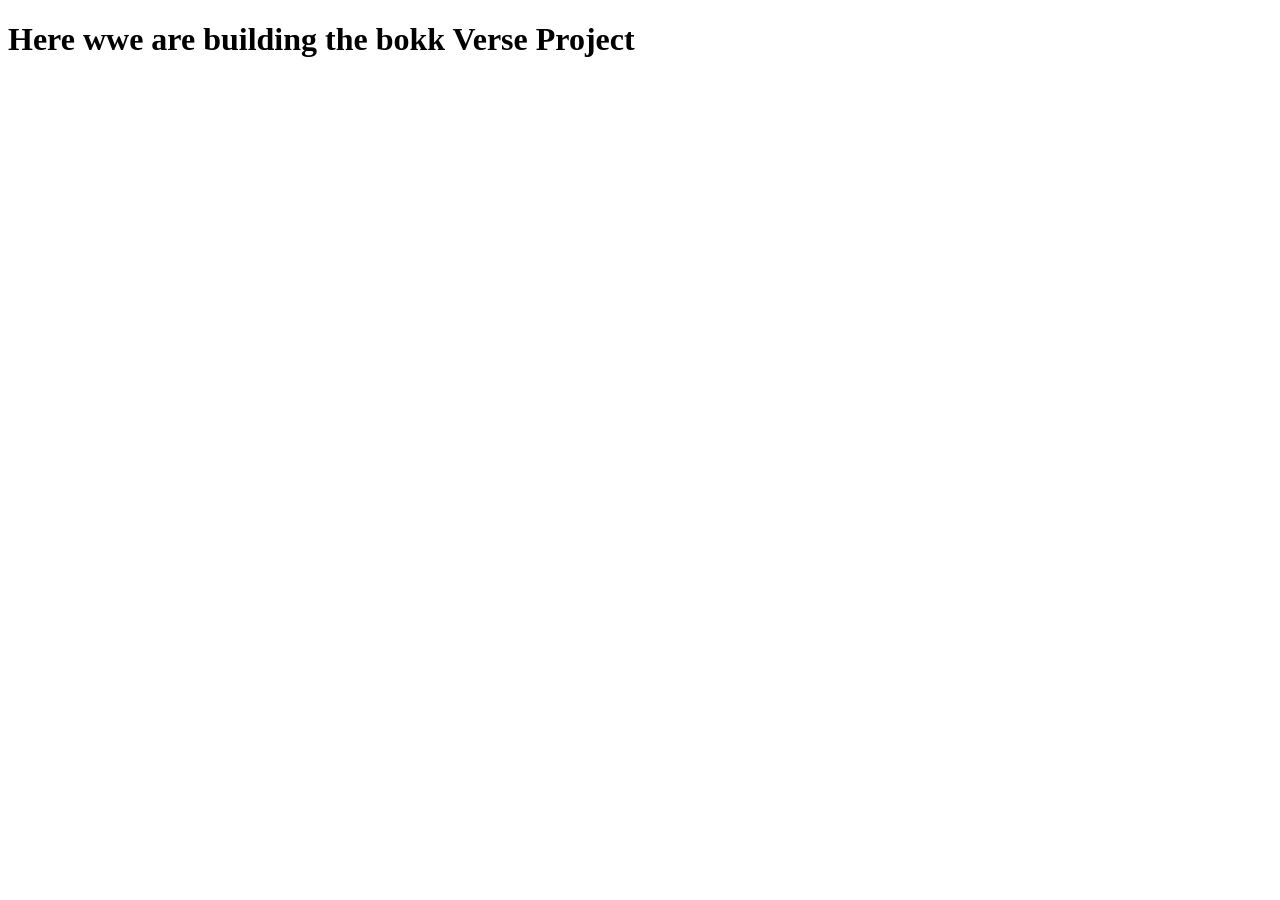
==== index.html @ f43ec106 "Starting with Book Verse project" ====
<!doctype html>
<html lang="en">
  <head>
    <meta charset="UTF-8" />
    <meta name="viewport" content="width=device-width, initial-scale=1.0" />
    <title>BookVerse</title>
  </head>
  <body>
    <h1>Here wwe are building the bokk Verse Project</h1>
  </body>
</html>
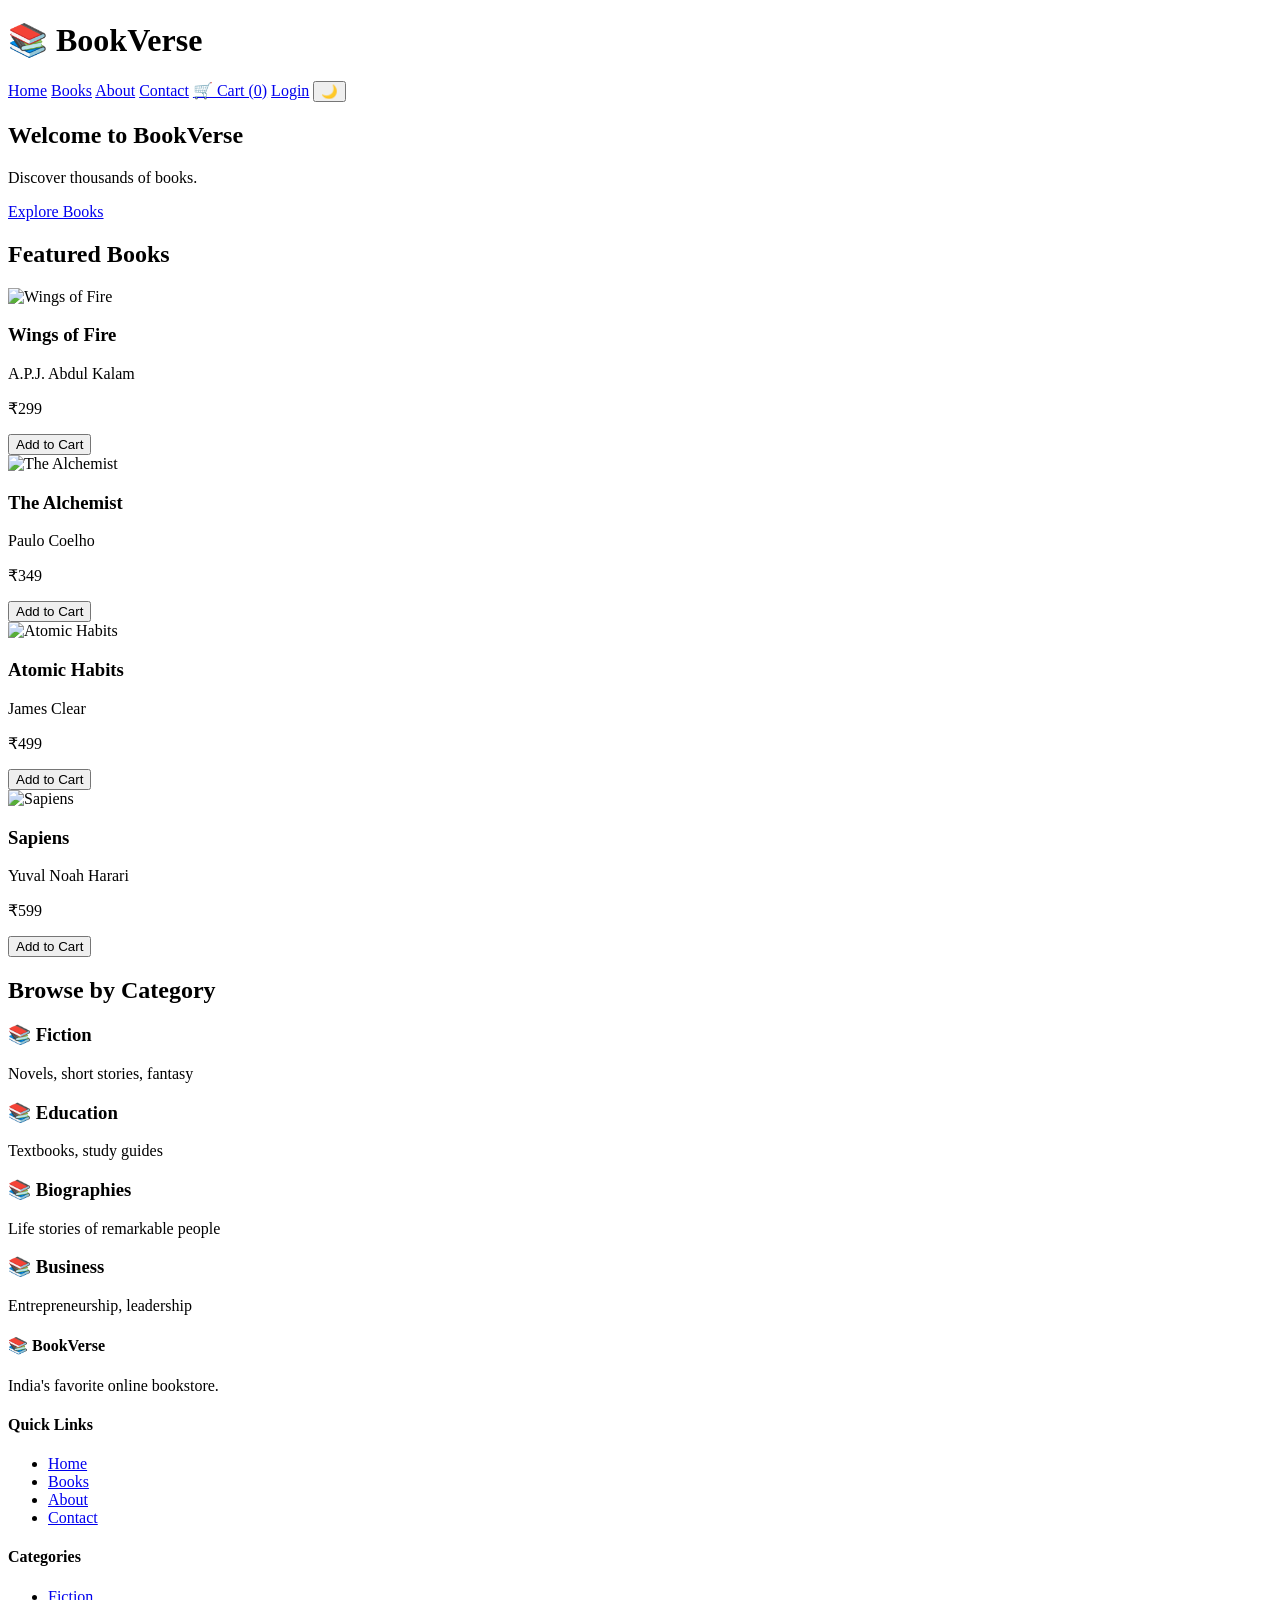
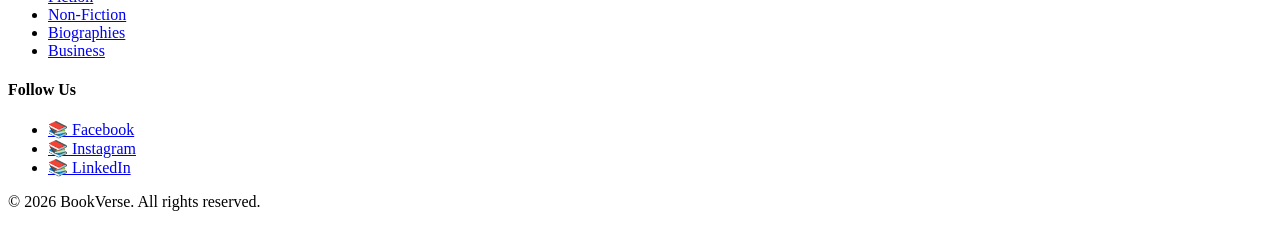
==== commit 5167d065: "updated with index.html" ====
--- a/index.html
+++ b/index.html
@@ -3,9 +3,157 @@
   <head>
     <meta charset="UTF-8" />
     <meta name="viewport" content="width=device-width, initial-scale=1.0" />
-    <title>BookVerse</title>
+    <title>BookVerse – India's Favorite Online Bookstore</title>
+    <meta
+      name="description"
+      content="Buy books online at BookVerse. Indian authors, bestsellers, fiction, education books. Free delivery across India."
+    />
+    <meta
+      name="keywords"
+      content="books, online bookstore, indian authors, buy books online"
+    />
+    <meta property="og:title" content="BookVerse – Online Bookstore" />
+    <meta
+      property="og:description"
+      content="India's favorite place to buy books online"
+    />
+    <meta property="og:image" content="assests/image/banner1.jpg" />
+    <link rel="icon" href="assests/image/favicon.ico" />
+    <link rel="stylesheet" href="css/style.css" />
+    <link rel="stylesheet" href="css/home.css" />
+    <link rel="stylesheet" href="css/responsive.css" />
   </head>
   <body>
-    <h1>Here wwe are building the bokk Verse Project</h1>
+    <header>
+      <h1>📚 BookVerse</h1>
+      <nav>
+        <a href="index.html">Home</a>
+        <a href="books.html">Books</a>
+        <a href="about.html">About</a>
+        <a href="contact.html">Contact</a>
+        <a href="cart.html" id="cart-link"
+          >🛒 Cart (<span id="cart-count">0</span>)</a
+        >
+        <a href="login.html">Login</a>
+        <button id="theme-toggle">🌙</button>
+      </nav>
+    </header>
+
+    <main>
+      <section class="hero">
+        <h2 id="hero-title">Welcome to BookVerse</h2>
+
+        <p id="hero-subtitle">Discover thousands of books.</p>
+
+        <a href="books.html" class="btn"> Explore Books </a>
+      </section>
+
+      <section class="featured">
+        <h2>Featured Books</h2>
+        <div class="book-grid">
+          <article class="book-card">
+            <img src="assests/image/Wings of Fire.jpg" alt="Wings of Fire" />
+            <h3>Wings of Fire</h3>
+            <p class="author">A.P.J. Abdul Kalam</p>
+            <p class="price">₹299</p>
+            <button class="add-to-cart" data-id="1">Add to Cart</button>
+          </article>
+          <article class="book-card">
+            <img src="assests/image/The Alchemist.jpg" alt="The Alchemist" />
+            <h3>The Alchemist</h3>
+            <p class="author">Paulo Coelho</p>
+            <p class="price">₹349</p>
+            <button class="add-to-cart" data-id="2">Add to Cart</button>
+          </article>
+          <article class="book-card">
+            <img src="assests/image/Atomic Habits.jpg" alt="Atomic Habits" />
+            <h3>Atomic Habits</h3>
+            <p class="author">James Clear</p>
+            <p class="price">₹499</p>
+            <button class="add-to-cart" data-id="3">Add to Cart</button>
+          </article>
+          <article class="book-card">
+            <img src="assests/image/Sapiens.jpg" alt="Sapiens" />
+            <h3>Sapiens</h3>
+            <p class="author">Yuval Noah Harari</p>
+            <p class="price">₹599</p>
+            <button class="add-to-cart" data-id="4">Add to Cart</button>
+          </article>
+        </div>
+      </section>
+
+      <section class="categories">
+        <h2>Browse by Category</h2>
+        <div class="category-list-container">
+          <div class="category">
+            <h3>📚 Fiction</h3>
+            <p>Novels, short stories, fantasy</p>
+          </div>
+          <div class="category">
+            <h3>📚 Education</h3>
+            <p>Textbooks, study guides</p>
+          </div>
+          <div class="category">
+            <h3>📚 Biographies</h3>
+            <p>Life stories of remarkable people</p>
+          </div>
+          <div class="category">
+            <h3>📚 Business</h3>
+            <p>Entrepreneurship, leadership</p>
+          </div>
+        </div>
+      </section>
+    </main>
+
+    <footer>
+      <div class="footer-content">
+        <div class="footer-column">
+          <h4>📚 BookVerse</h4>
+          <p>India's favorite online bookstore.</p>
+        </div>
+        <div class="footer-column">
+          <h4>Quick Links</h4>
+          <ul>
+            <li><a href="index.html">Home</a></li>
+            <li><a href="books.html">Books</a></li>
+            <li><a href="about.html">About</a></li>
+            <li><a href="contact.html">Contact</a></li>
+          </ul>
+        </div>
+        <div class="footer-column">
+          <h4>Categories</h4>
+          <ul>
+            <li><a href="#">Fiction</a></li>
+            <li><a href="#">Non-Fiction</a></li>
+            <li><a href="#">Biographies</a></li>
+            <li><a href="#">Business</a></li>
+          </ul>
+        </div>
+        <div class="footer-column">
+          <h4>Follow Us</h4>
+          <ul>
+            <li>
+              <a href="https://www.facebook.com/rajen.rangari/">📚 Facebook</a>
+            </li>
+            <li>
+              <a href="https://www.instagram.com/ranrajen">📚 Instagram</a>
+            </li>
+
+            <li>
+              <a href="https://www.linkedin.com/in/rajen-rangari"
+                >📚 LinkedIn</a
+              >
+            </li>
+          </ul>
+        </div>
+      </div>
+      <div class="footer-bottom">
+        <p>&copy; 2026 BookVerse. All rights reserved.</p>
+      </div>
+    </footer>
+
+    <script src="js/books.js"></script>
+    <script src="js/cart.js"></script>
+    <script src="js/main.js"></script>
   </body>
 </html>
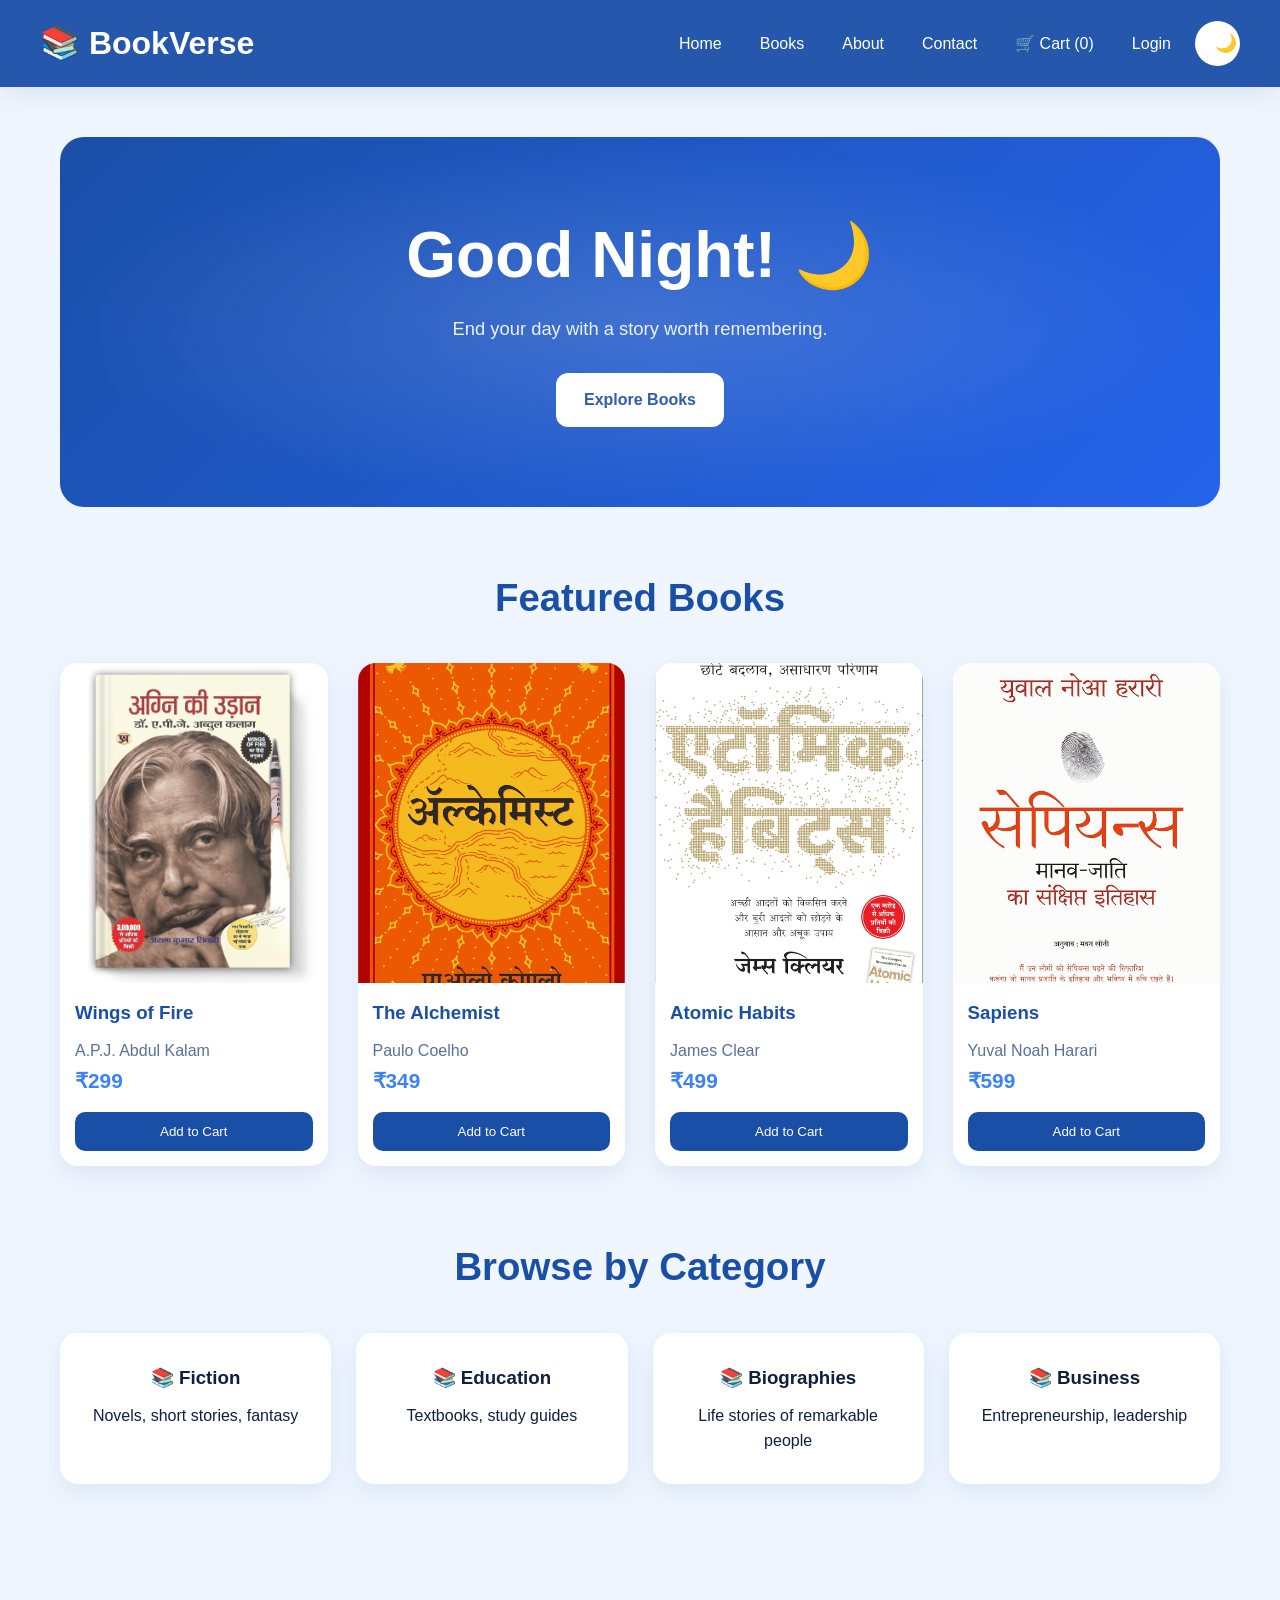
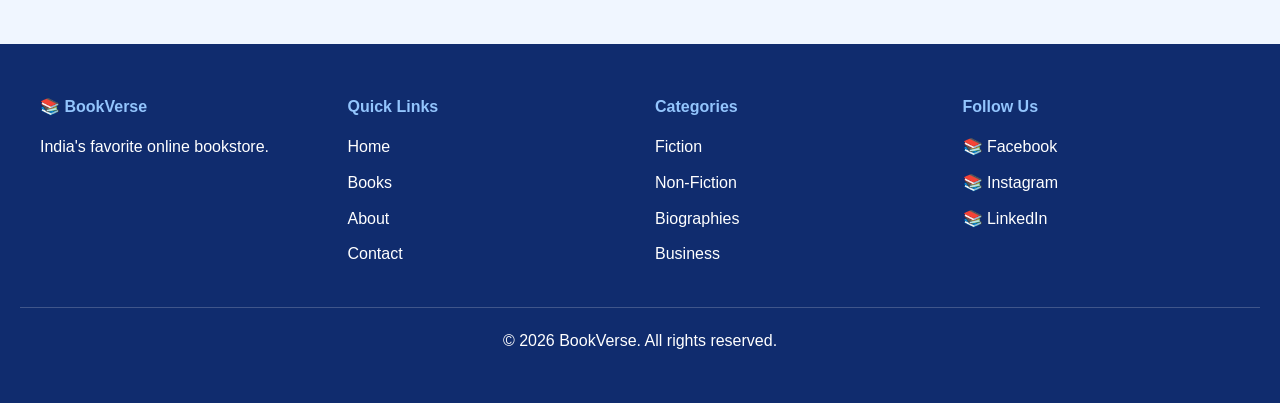
==== commit 916ca26f: "meta tag update" ====
--- a/index.html
+++ b/index.html
@@ -10,7 +10,7 @@
     />
     <meta
       name="keywords"
-      content="books, online bookstore, indian authors, buy books online"
+      content="books, online bookstore, indian authors, buy books online, rajen rangari"
     />
     <meta property="og:title" content="BookVerse – Online Bookstore" />
     <meta
--- a/css/style.css
+++ b/css/style.css
@@ -0,0 +1,314 @@
+
+   /* BookVerse GLOBAL STYLES */
+
+
+* {
+  margin: 0;
+  padding: 0;
+  box-sizing: border-box;
+}
+
+:root {
+  --bg-main: #f0f6ff;
+  --bg-card: #ffffff;
+  --bg-accent: #e2eeff;
+
+  --text-main: #0f1f3d;
+  --text-muted: #5a7099;
+
+  --primary: #1a4fa8;
+  --primary-hover: #154089;
+  --primary-dark: #102c6e;
+
+  --accent: #3b82f6;
+  --accent-light: #93c5fd;
+
+  --success: #0d7d4d;
+  --error: #d93025;
+
+  --border: #c2d6f5;
+
+  --space-xs: 0.5rem;
+  --space-sm: 1rem;
+  --space-md: 1.5rem;
+  --space-lg: 2rem;
+  --space-xl: 3rem;
+
+  --radius-sm: 8px;
+  --radius-md: 16px;
+  --radius-lg: 24px;
+
+  --max-width: 1200px;
+
+  --shadow: 0 8px 24px rgba(26, 79, 168, 0.1);
+
+  --transition: 0.3s ease;
+}
+
+html {
+  scroll-behavior: smooth;
+}
+
+body {
+  font-family: Inter, Arial, sans-serif;
+  background: var(--bg-main);
+  color: var(--text-main);
+  line-height: 1.6;
+}
+
+img {
+  max-width: 100%;
+  display: block;
+}
+
+a {
+  text-decoration: none;
+}
+
+ul {
+  list-style: none;
+}
+
+main {
+  max-width: var(--max-width);
+  margin: auto;
+  padding: 30px 20px;
+}
+
+
+.page-header {
+  text-align: center;
+  padding: 50px 20px;
+}
+
+.page-header h2 {
+  font-size: 2.5rem;
+  color: var(--primary);
+  margin-bottom: 10px;
+}
+
+.page-header p {
+  color: var(--text-muted);
+}
+
+
+header {
+  background: rgba(26, 79, 168, 0.95);
+  backdrop-filter: blur(12px);
+
+  color: white;
+
+  position: sticky;
+  top: 0;
+  z-index: 1000;
+
+  display: flex;
+  justify-content: space-between;
+  align-items: center;
+
+  gap: 20px;
+
+  padding: 18px 40px;
+
+  box-shadow: var(--shadow);
+}
+
+header h1 {
+  font-size: 2rem;
+  white-space: nowrap;
+}
+
+nav {
+  display: flex;
+  flex-wrap: wrap;
+  gap: 10px;
+}
+
+nav a {
+  color: white;
+
+  padding: 10px 14px;
+
+  border-radius: 10px;
+
+  transition: var(--transition);
+}
+
+nav a:hover {
+  background: rgba(255, 255, 255, 0.15);
+  transform: translateY(-2px);
+}
+
+#cart-link {
+  /* background: rgba(255, 255, 255, 0.15); */
+}
+
+.btn-primary,
+button {
+  border: none;
+  cursor: pointer;
+
+  background: var(--primary);
+  color: white;
+
+  padding: 12px 20px;
+
+  border-radius: 10px;
+
+  transition: var(--transition);
+}
+
+.btn-primary:hover,
+button:hover {
+  background: var(--primary-hover);
+}
+
+.btn-secondary {
+  background: white;
+  color: var(--primary);
+
+  border: 2px solid var(--primary);
+
+  padding: 12px 20px;
+  border-radius: 10px;
+
+  cursor: pointer;
+}
+
+.card {
+  background: white;
+  border-radius: var(--radius-md);
+  box-shadow: var(--shadow);
+}
+
+footer {
+  background: var(--primary-dark);
+  color: white;
+
+  margin-top: 60px;
+  padding: 50px 20px;
+}
+
+.footer-content {
+  max-width: var(--max-width);
+
+  margin: auto;
+
+  display: grid;
+  grid-template-columns: repeat(auto-fit, minmax(220px, 1fr));
+
+  gap: 30px;
+}
+
+.footer-column h4 {
+  margin-bottom: 15px;
+  color: var(--accent-light);
+}
+
+.footer-column li {
+  margin-bottom: 10px;
+}
+
+.footer-column a {
+  color: white;
+}
+
+.footer-column a:hover {
+  color: var(--accent-light);
+}
+
+.footer-bottom {
+  margin-top: 30px;
+  padding-top: 20px;
+
+  text-align: center;
+
+  border-top: 1px solid rgba(255, 255, 255, 0.2);
+}
+
+.notification {
+  position: fixed;
+
+  top: 90px;
+  right: 20px;
+
+  background: var(--success);
+  color: white;
+
+  padding: 15px 20px;
+
+  border-radius: 12px;
+
+  box-shadow: var(--shadow);
+
+  z-index: 9999;
+
+  animation: slideIn 0.3s ease;
+}
+
+@keyframes slideIn {
+  from {
+    opacity: 0;
+    transform: translateX(100%);
+  }
+
+  to {
+    opacity: 1;
+    transform: translateX(0);
+  }
+}
+
+/* 
+   DARK MODE
+ */
+
+body.dark-mode {
+  --bg-main: #0f172a;
+  --bg-card: #1e293b;
+  --bg-accent: #334155;
+
+  --text-main: #f8fafc;
+  --text-muted: #cbd5e1;
+
+  --border: #475569;
+
+  --shadow: 0 8px 24px rgba(0, 0, 0, 0.35);
+}
+
+body.dark-mode header {
+  background: #0f172a;
+}
+
+body.dark-mode footer {
+  background: #020617;
+}
+
+body.dark-mode .book-card,
+body.dark-mode .category,
+body.dark-mode .form-section,
+body.dark-mode .filters,
+body.dark-mode .reviews,
+body.dark-mode .cart-container,
+body.dark-mode .contact-card {
+  background: var(--bg-card);
+}
+
+#theme-toggle {
+  background: white;
+  color: var(--primary);
+
+  border: none;
+
+  width: 45px;
+  height: 45px;
+
+  border-radius: 50%;
+
+  cursor: pointer;
+
+  font-size: 1.1rem;
+}
+
+#theme-toggle:hover {
+  transform: rotate(20deg);
+}
--- a/css/home.css
+++ b/css/home.css
@@ -0,0 +1,251 @@
+
+
+/* HERO */
+
+.hero{
+    background:
+    linear-gradient(
+        135deg,
+        var(--primary) 0%,
+        #2563eb 100%
+    );
+
+    color:white;
+
+    text-align:center;
+
+    padding:80px 30px;
+
+    border-radius:24px;
+
+    margin-top:20px;
+    margin-bottom:60px;
+
+    position:relative;
+    overflow:hidden;
+}
+
+.hero::before{
+    content:"";
+
+    position:absolute;
+    inset:0;
+
+    background:
+    radial-gradient(
+        rgba(255,255,255,.15),
+        transparent 70%
+    );
+
+    pointer-events:none;
+}
+
+.hero h2{
+    position:relative;
+
+    font-size:4rem;
+    line-height:1.2;
+
+    margin-bottom:20px;
+}
+
+.hero p{
+    position:relative;
+
+    max-width:700px;
+
+    margin:auto;
+    margin-bottom:30px;
+
+    font-size:1.15rem;
+
+    opacity:.9;
+}
+
+.hero .btn{
+    display:inline-block;
+
+    background:white;
+    color:var(--primary);
+
+    padding:14px 28px;
+
+    border-radius:12px;
+
+    font-weight:600;
+
+    transition:.3s;
+}
+
+.hero .btn:hover{
+    transform:translateY(-3px);
+}
+
+/* FEATURED */
+
+.featured{
+    margin-bottom:70px;
+}
+
+.featured h2{
+    text-align:center;
+
+    color:var(--primary);
+
+    margin-bottom:35px;
+
+    font-size:2.4rem;
+}
+
+/* BOOK GRID */
+
+.book-grid{
+    display:grid;
+
+    grid-template-columns:
+    repeat(auto-fit,minmax(250px,1fr));
+
+    gap:30px;
+}
+
+
+.book-card{
+    background:white;
+
+    border-radius:18px;
+
+    overflow:hidden;
+
+    box-shadow:var(--shadow);
+
+    transition:.3s;
+
+    display:flex;
+    flex-direction:column;
+}
+
+.book-card:hover{
+    transform:translateY(-8px);
+}
+
+.book-card img{
+    width:100%;
+    height:320px;
+
+    object-fit:cover;
+}
+
+.book-card h3{
+    padding:15px 15px 0;
+
+    color:var(--primary);
+
+    min-height:55px;
+}
+
+.book-card .author{
+    padding:0 15px;
+
+    color:var(--text-muted);
+}
+
+.book-card .rating{
+    padding:10px 15px;
+
+    color:#f59e0b;
+
+    font-size:.9rem;
+}
+
+.book-card .price{
+    padding:0 15px;
+
+    font-size:1.3rem;
+    font-weight:700;
+
+    color:var(--accent);
+}
+
+.book-card button{
+    margin:15px;
+}
+
+
+.categories{
+    margin-bottom:70px;
+}
+
+.categories h2{
+    text-align:center;
+
+    color:var(--primary);
+
+    margin-bottom:35px;
+
+    font-size:2.4rem;
+}
+
+.category-list-container{
+    display:grid;
+
+    grid-template-columns:
+    repeat(auto-fit,minmax(220px,1fr));
+
+    gap:25px;
+}
+
+.category{
+    background:white;
+
+    padding:30px;
+
+    text-align:center;
+
+    border-radius:18px;
+
+    box-shadow:var(--shadow);
+
+    transition:.3s;
+}
+
+.category:hover{
+    transform:translateY(-6px);
+
+    background:var(--accent);
+
+    color:white;
+}
+
+.category h3{
+    margin-bottom:10px;
+}
+
+
+.reader-circle{
+    background:white;
+
+    border-radius:24px;
+
+    padding:60px 30px;
+
+    text-align:center;
+
+    box-shadow:var(--shadow);
+
+    margin-bottom:70px;
+}
+
+.reader-circle h2{
+    color:var(--primary);
+
+    margin-bottom:15px;
+}
+
+.reader-circle p{
+    max-width:700px;
+
+    margin:auto;
+    margin-bottom:25px;
+
+    color:var(--text-muted);
+}
--- a/css/responsive.css
+++ b/css/responsive.css
@@ -0,0 +1,182 @@
+
+@media (max-width: 992px){
+
+    header{
+        padding:15px 20px;
+    }
+
+    .book-detail{
+        grid-template-columns:1fr;
+        gap:30px;
+    }
+
+    .book-image{
+        max-width:400px;
+        margin:auto;
+    }
+
+    .hero h2{
+        font-size:3rem;
+    }
+
+    .featured h2,
+    .categories h2,
+    .page-header h2{
+        font-size:2rem;
+    }
+}
+
+
+
+@media (max-width:768px){
+
+    main{
+        padding:20px 15px;
+    }
+
+    header{
+        flex-direction:column;
+        text-align:center;
+    }
+
+    header h1{
+        font-size:1.8rem;
+    }
+
+    nav{
+        justify-content:center;
+    }
+
+    nav a{
+        padding:8px 12px;
+        font-size:.95rem;
+    }
+
+
+    .hero{
+        padding:60px 20px;
+    }
+
+    .hero h2{
+        font-size:2.2rem;
+    }
+
+    .hero p{
+        font-size:1rem;
+    }
+
+
+    .book-grid,
+    .books-grid{
+        grid-template-columns:1fr;
+    }
+
+    .book-card{
+        max-width:420px;
+        margin:auto;
+    }
+
+
+    .search-box{
+        flex-direction:column;
+    }
+
+    .search-box button{
+        width:100%;
+    }
+
+    .filter-controls{
+        flex-direction:column;
+        align-items:stretch;
+    }
+
+    .filter-controls select{
+        width:100%;
+    }
+
+
+    .book-info h2{
+        font-size:2rem;
+    }
+
+    .book-info .price{
+        font-size:1.6rem;
+    }
+
+    .book-details{
+        grid-template-columns:1fr;
+        gap:5px;
+    }
+
+    .purchase-actions{
+        flex-direction:column;
+        align-items:stretch;
+    }
+
+    .purchase-actions input{
+        width:100%;
+    }
+
+
+    .form-section{
+        padding:25px;
+    }
+
+
+    .footer-content{
+        grid-template-columns:1fr;
+        text-align:center;
+    }
+}
+
+
+@media (max-width:480px){
+
+    header{
+        padding:15px;
+    }
+
+    header h1{
+        font-size:1.6rem;
+    }
+
+    .hero h2{
+        font-size:1.8rem;
+    }
+
+    .hero p{
+        font-size:.95rem;
+    }
+
+    .page-header{
+        padding:30px 15px;
+    }
+
+    .page-header h2{
+        font-size:1.8rem;
+    }
+
+    .featured h2,
+    .categories h2{
+        font-size:1.8rem;
+    }
+
+    .book-card img{
+        height:280px;
+    }
+
+    .book-info h2{
+        font-size:1.7rem;
+    }
+
+    .form-section{
+        padding:20px;
+        border-radius:16px;
+    }
+
+    .notification{
+        right:10px;
+        left:10px;
+        top:80px;
+    }
+}
